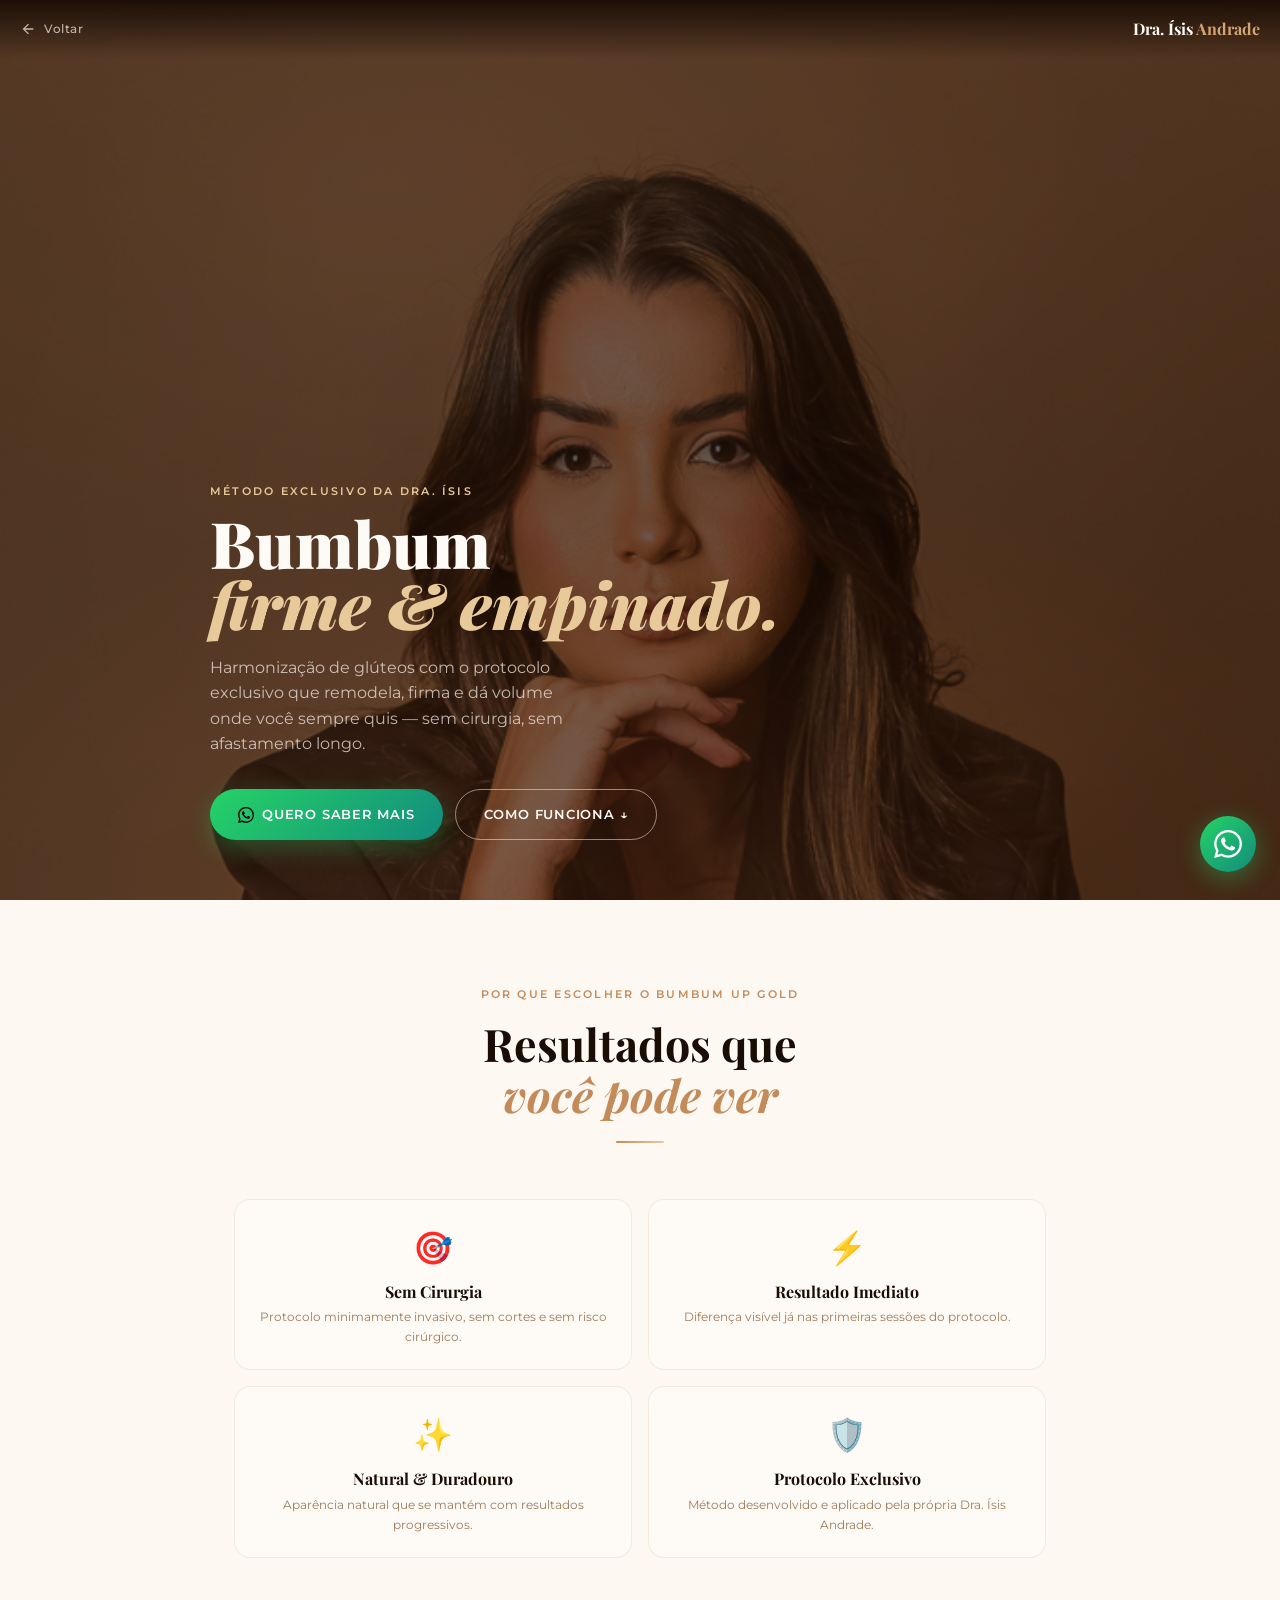
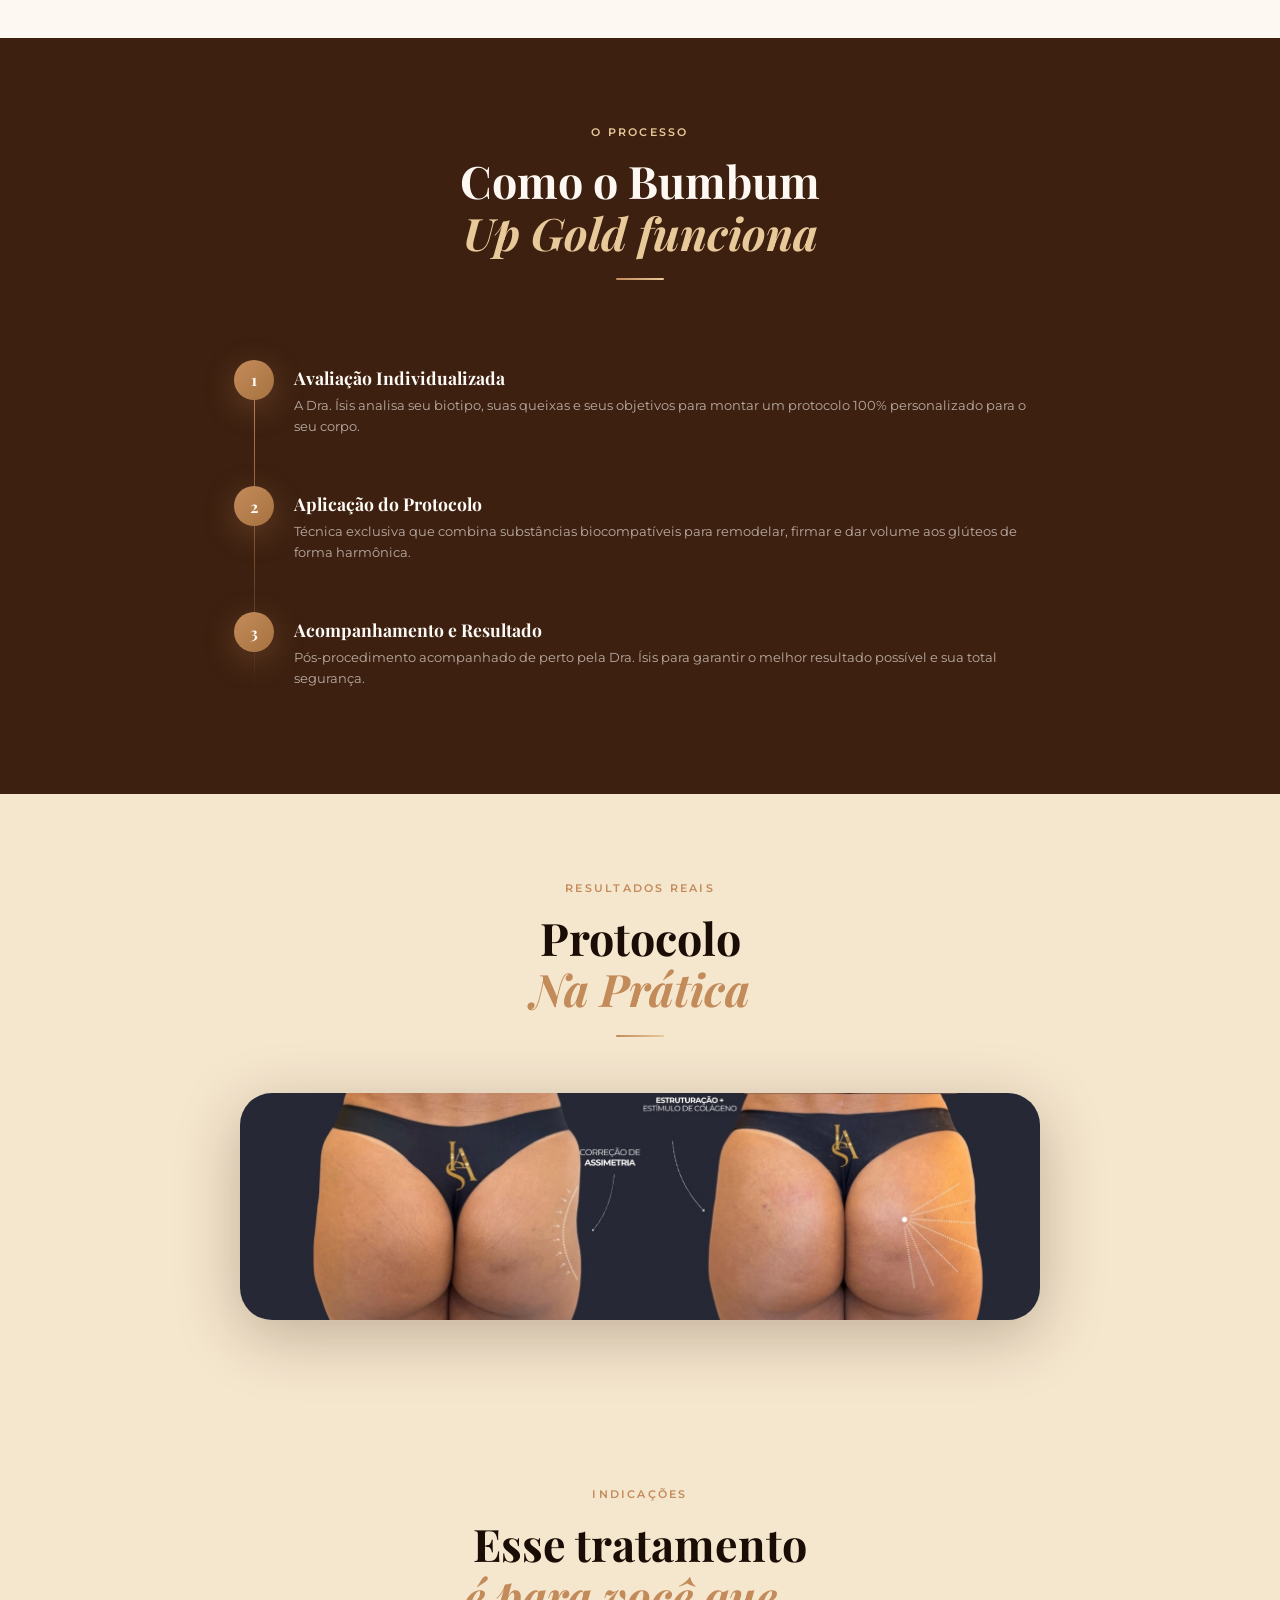
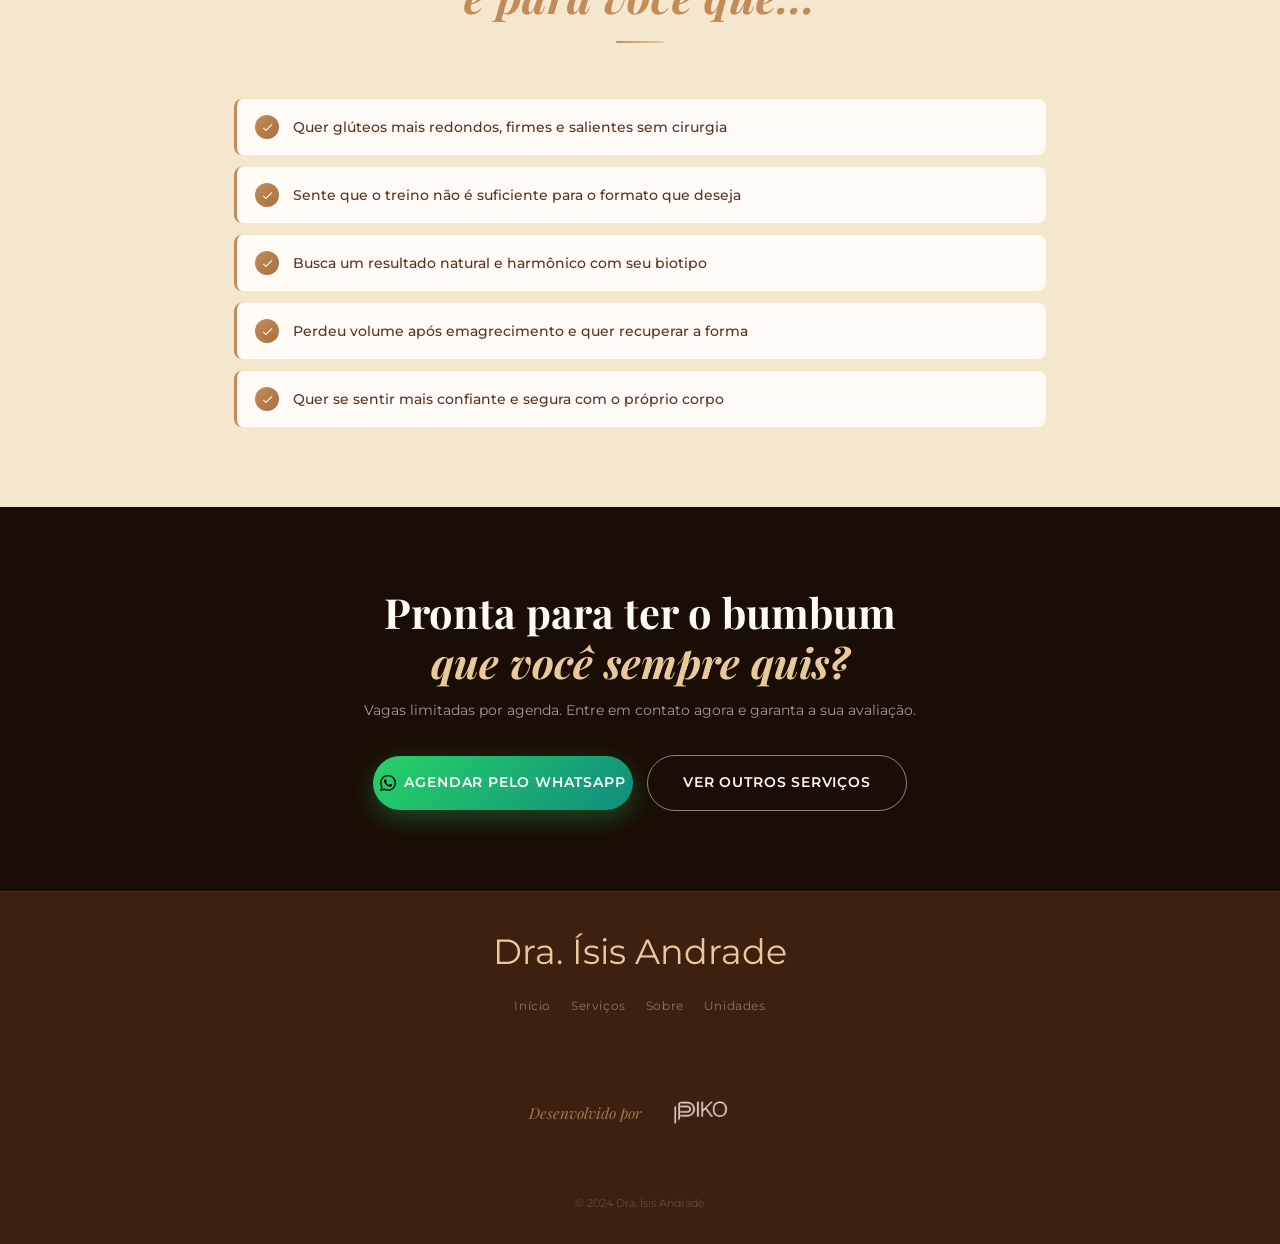
==== bumbum-up-gold/index.html @ 7487a77a "Initial commit for Portainer deployment" ====
<!DOCTYPE html>
<html lang="pt-BR">
<head>
  <meta charset="UTF-8">
  <meta name="viewport" content="width=device-width, initial-scale=1.0">
  <title>Bumbum Up Gold | Dra. Ísis Andrade — Harmonização de Glúteos Recife</title>
  <meta name="description" content="O método exclusivo Bumbum Up Gold da Dra. Ísis Andrade: glúteos mais redondos, firmes e salientes sem cirurgia. Agende sua avaliação em Recife, Gravatá ou Ipojuca.">
  <meta property="og:title" content="Bumbum Up Gold — Método Exclusivo da Dra. Ísis Andrade">
  <meta property="og:description" content="Glúteos mais redondos, firmes e salientes. Protocolo exclusivo sem cirurgia.">
  <meta name="theme-color" content="#3D2010">
  <link rel="preconnect" href="https://fonts.googleapis.com">
  <link rel="preconnect" href="https://fonts.gstatic.com" crossorigin>
  <link href="https://fonts.googleapis.com/css2?family=Playfair+Display:ital,wght@0,400;0,600;0,700;0,800;0,900;1,400;1,600;1,700&family=Montserrat:wght@300;400;500;600;700&family=Pinyon+Script&display=swap" rel="stylesheet">
  <link rel="stylesheet" href="../css/style.css">
  <link rel="stylesheet" href="../css/service.css">
</head>
<body>

  <!-- Floating WhatsApp -->
  <a href="https://wa.me/5581999978365?text=Olá%20Dra.%20Ísis!%20Tenho%20interesse%20no%20Bumbum%20Up%20Gold.%20Pode%20me%20contar%20mais?"
     target="_blank" rel="noopener" class="whatsapp-float" aria-label="Fale no WhatsApp sobre o Bumbum Up Gold">
    <svg viewBox="0 0 24 24"><path d="M17.472 14.382c-.297-.149-1.758-.867-2.03-.967-.273-.099-.471-.148-.67.15-.197.297-.767.966-.94 1.164-.173.199-.347.223-.644.075-.297-.15-1.255-.463-2.39-1.475-.883-.788-1.48-1.761-1.653-2.059-.173-.297-.018-.458.13-.606.134-.133.298-.347.446-.52.149-.174.198-.298.298-.497.099-.198.05-.371-.025-.52-.075-.149-.669-1.612-.916-2.207-.242-.579-.487-.5-.669-.51-.173-.008-.371-.01-.57-.01-.198 0-.52.074-.792.372-.272.297-1.04 1.016-1.04 2.479 0 1.462 1.065 2.875 1.213 3.074.149.198 2.096 3.2 5.077 4.487.709.306 1.262.489 1.694.625.712.227 1.36.195 1.871.118.571-.085 1.758-.719 2.006-1.413.248-.694.248-1.289.173-1.413-.074-.124-.272-.198-.57-.347m-5.421 7.403h-.004a9.87 9.87 0 01-5.031-1.378l-.361-.214-3.741.982.998-3.648-.235-.374a9.86 9.86 0 01-1.51-5.26c.001-5.45 4.436-9.884 9.888-9.884 2.64 0 5.122 1.03 6.988 2.898a9.825 9.825 0 012.893 6.994c-.003 5.45-4.437 9.884-9.885 9.884m8.413-18.297A11.815 11.815 0 0012.05 0C5.495 0 .16 5.335.157 11.892c0 2.096.547 4.142 1.588 5.945L.057 24l6.305-1.654a11.882 11.882 0 005.683 1.448h.005c6.554 0 11.89-5.335 11.893-11.893a11.821 11.821 0 00-3.48-8.413z"/></svg>
  </a>

  <!-- Back Nav -->
  <nav class="back-nav" aria-label="Navegação do site">
    <a href="../" class="back-nav__btn" id="back-home-btn">
      <svg viewBox="0 0 24 24"><path d="M20 11H7.83l5.59-5.59L12 4l-8 8 8 8 1.41-1.41L7.83 13H20v-2z"/></svg>
      Voltar
    </a>
    <span class="back-nav__logo">Dra. Ísis <span>Andrade</span></span>
  </nav>

  <!-- ===== HERO ===== -->
  <section class="service-hero" id="topo">
    <div class="service-hero__bg"></div>
    <img src="../assets/images/dra-isis-perfil.png"
         alt="Dra. Ísis Andrade — Bumbum Up Gold"
         class="service-hero__image"
         id="service-hero-img">
    <div class="service-hero__content container--wide">
      <p class="service-hero__label label label--light">Método Exclusivo da Dra. Ísis</p>
      <h1 class="service-hero__title">
        Bumbum
        <em>firme & empinado.</em>
      </h1>
      <p class="service-hero__subtitle">
        Harmonização de glúteos com o protocolo exclusivo que remodela, firma e dá volume onde você sempre quis — sem cirurgia, sem afastamento longo.
      </p>
      <div class="service-hero__actions">
        <a href="https://wa.me/5581999978365?text=Olá%20Dra.%20Ísis!%20Tenho%20interesse%20no%20Bumbum%20Up%20Gold.%20Pode%20me%20contar%20mais?"
           target="_blank" rel="noopener"
           class="btn btn--whatsapp"
           id="hero-wa-bumbum-btn">
          <svg viewBox="0 0 24 24"><path d="M17.472 14.382c-.297-.149-1.758-.867-2.03-.967-.273-.099-.471-.148-.67.15-.197.297-.767.966-.94 1.164-.173.199-.347.223-.644.075-.297-.15-1.255-.463-2.39-1.475-.883-.788-1.48-1.761-1.653-2.059-.173-.297-.018-.458.13-.606.134-.133.298-.347.446-.52.149-.174.198-.298.298-.497.099-.198.05-.371-.025-.52-.075-.149-.669-1.612-.916-2.207-.242-.579-.487-.5-.669-.51-.173-.008-.371-.01-.57-.01-.198 0-.52.074-.792.372-.272.297-1.04 1.016-1.04 2.479 0 1.462 1.065 2.875 1.213 3.074.149.198 2.096 3.2 5.077 4.487.709.306 1.262.489 1.694.625.712.227 1.36.195 1.871.118.571-.085 1.758-.719 2.006-1.413.248-.694.248-1.289.173-1.413-.074-.124-.272-.198-.57-.347m-5.421 7.403h-.004a9.87 9.87 0 01-5.031-1.378l-.361-.214-3.741.982.998-3.648-.235-.374a9.86 9.86 0 01-1.51-5.26c.001-5.45 4.436-9.884 9.888-9.884 2.64 0 5.122 1.03 6.988 2.898a9.825 9.825 0 012.893 6.994c-.003 5.45-4.437 9.884-9.885 9.884m8.413-18.297A11.815 11.815 0 0012.05 0C5.495 0 .16 5.335.157 11.892c0 2.096.547 4.142 1.588 5.945L.057 24l6.305-1.654a11.882 11.882 0 005.683 1.448h.005c6.554 0 11.89-5.335 11.893-11.893a11.821 11.821 0 00-3.48-8.413z"/></svg>
          Quero Saber Mais
        </a>
        <a href="#como-funciona" class="btn btn--outline-light" id="saiba-mais-bumbum-btn">
          Como Funciona ↓
        </a>
      </div>
    </div>
  </section>

  <!-- ===== BENEFITS ===== -->
  <section class="benefits" id="beneficios">
    <div class="container--wide">
      <div class="section-header animate-on-scroll">
        <span class="label">Por que escolher o Bumbum Up Gold</span>
        <h2 class="section-title">
          Resultados que<br><em>você pode ver</em>
        </h2>
        <div class="divider"></div>
      </div>
      <div class="benefits__grid">
        <div class="benefit-card animate-on-scroll">
          <span class="benefit-card__icon">🎯</span>
          <h3 class="benefit-card__title">Sem Cirurgia</h3>
          <p class="benefit-card__desc">Protocolo minimamente invasivo, sem cortes e sem risco cirúrgico.</p>
        </div>
        <div class="benefit-card animate-on-scroll animate-delay-1">
          <span class="benefit-card__icon">⚡</span>
          <h3 class="benefit-card__title">Resultado Imediato</h3>
          <p class="benefit-card__desc">Diferença visível já nas primeiras sessões do protocolo.</p>
        </div>
        <div class="benefit-card animate-on-scroll animate-delay-2">
          <span class="benefit-card__icon">✨</span>
          <h3 class="benefit-card__title">Natural & Duradouro</h3>
          <p class="benefit-card__desc">Aparência natural que se mantém com resultados progressivos.</p>
        </div>
        <div class="benefit-card animate-on-scroll animate-delay-3">
          <span class="benefit-card__icon">🛡️</span>
          <h3 class="benefit-card__title">Protocolo Exclusivo</h3>
          <p class="benefit-card__desc">Método desenvolvido e aplicado pela própria Dra. Ísis Andrade.</p>
        </div>
      </div>
    </div>
  </section>


  <!-- ===== HOW IT WORKS ===== -->
  <section class="how-it-works section--dark" id="como-funciona">
    <div class="container--wide">
      <div class="section-header animate-on-scroll">
        <span class="label label--light">O Processo</span>
        <h2 class="section-title section-title--light">
          Como o Bumbum<br><em>Up Gold funciona</em>
        </h2>
        <div class="divider"></div>
      </div>

      <div class="steps">
        <div class="step animate-on-scroll">
          <div class="step__number">1</div>
          <div class="step__content">
            <h3 class="step__title">Avaliação Individualizada</h3>
            <p class="step__desc">A Dra. Ísis analisa seu biotipo, suas queixas e seus objetivos para montar um protocolo 100% personalizado para o seu corpo.</p>
          </div>
        </div>
        <div class="step animate-on-scroll animate-delay-1">
          <div class="step__number">2</div>
          <div class="step__content">
            <h3 class="step__title">Aplicação do Protocolo</h3>
            <p class="step__desc">Técnica exclusiva que combina substâncias biocompatíveis para remodelar, firmar e dar volume aos glúteos de forma harmônica.</p>
          </div>
        </div>
        <div class="step animate-on-scroll animate-delay-2">
          <div class="step__number">3</div>
          <div class="step__content">
            <h3 class="step__title">Acompanhamento e Resultado</h3>
            <p class="step__desc">Pós-procedimento acompanhado de perto pela Dra. Ísis para garantir o melhor resultado possível e sua total segurança.</p>
          </div>
        </div>
      </div>
    </div>
  </section>

  
  <!-- ===== ANTES E DEPOIS ===== -->
  <section class="before-after" id="resultados" style="background: var(--cream); padding: 80px 0;">
    <div class="container--wide">
      <div class="section-header animate-on-scroll">
        <span class="label">Resultados Reais</span>
        <h2 class="section-title">
          Protocolo<br><em>Na Prática</em>
        </h2>
        <div class="divider"></div>
      </div>
      
      <div style="max-width: 800px; margin: 0 auto; border-radius: var(--radius-lg); overflow: hidden; box-shadow: var(--shadow-strong); position: relative;">
        <img src="../assets/images/bumbum_up_gold_antes_depois.jpg" alt="Antes e Depois Bumbum Up Gold" style="width: 100%; display: block;">
      </div>
    </div>
  </section>

  <!-- ===== FOR WHO ===== -->
  <section class="for-who section--cream" id="para-quem">
    <div class="container--wide">
      <div class="section-header animate-on-scroll">
        <span class="label">Indicações</span>
        <h2 class="section-title">
          Esse tratamento<br><em>é para você que...</em>
        </h2>
        <div class="divider"></div>
      </div>
      <ul class="for-who__list">
        <li class="for-who__item animate-on-scroll">
          <div class="for-who__check">
            <svg viewBox="0 0 24 24"><path d="M9 16.17L4.83 12l-1.42 1.41L9 19 21 7l-1.41-1.41z"/></svg>
          </div>
          <span class="for-who__text">Quer glúteos mais redondos, firmes e salientes sem cirurgia</span>
        </li>
        <li class="for-who__item animate-on-scroll animate-delay-1">
          <div class="for-who__check">
            <svg viewBox="0 0 24 24"><path d="M9 16.17L4.83 12l-1.42 1.41L9 19 21 7l-1.41-1.41z"/></svg>
          </div>
          <span class="for-who__text">Sente que o treino não é suficiente para o formato que deseja</span>
        </li>
        <li class="for-who__item animate-on-scroll animate-delay-2">
          <div class="for-who__check">
            <svg viewBox="0 0 24 24"><path d="M9 16.17L4.83 12l-1.42 1.41L9 19 21 7l-1.41-1.41z"/></svg>
          </div>
          <span class="for-who__text">Busca um resultado natural e harmônico com seu biotipo</span>
        </li>
        <li class="for-who__item animate-on-scroll animate-delay-3">
          <div class="for-who__check">
            <svg viewBox="0 0 24 24"><path d="M9 16.17L4.83 12l-1.42 1.41L9 19 21 7l-1.41-1.41z"/></svg>
          </div>
          <span class="for-who__text">Perdeu volume após emagrecimento e quer recuperar a forma</span>
        </li>
        <li class="for-who__item animate-on-scroll animate-delay-4">
          <div class="for-who__check">
            <svg viewBox="0 0 24 24"><path d="M9 16.17L4.83 12l-1.42 1.41L9 19 21 7l-1.41-1.41z"/></svg>
          </div>
          <span class="for-who__text">Quer se sentir mais confiante e segura com o próprio corpo</span>
        </li>
      </ul>
    </div>
  </section>

  <!-- ===== CTA ===== -->
  <section class="service-cta section--darker" id="agendar">
    <div class="container--wide">
      <div class="animate-on-scroll">
        <h2 class="service-cta__title">
          Pronta para ter o bumbum<br><em>que você sempre quis?</em>
        </h2>
        <p class="service-cta__sub">
          Vagas limitadas por agenda. Entre em contato agora e garanta a sua avaliação.
        </p>
        <div class="service-cta__actions">
          <a href="https://wa.me/5581999978365?text=Olá%20Dra.%20Ísis!%20Quero%20agendar%20minha%20avaliação%20para%20o%20Bumbum%20Up%20Gold!"
             target="_blank" rel="noopener"
             class="btn btn--whatsapp"
             id="cta-wa-bumbum-btn">
            <svg viewBox="0 0 24 24"><path d="M17.472 14.382c-.297-.149-1.758-.867-2.03-.967-.273-.099-.471-.148-.67.15-.197.297-.767.966-.94 1.164-.173.199-.347.223-.644.075-.297-.15-1.255-.463-2.39-1.475-.883-.788-1.48-1.761-1.653-2.059-.173-.297-.018-.458.13-.606.134-.133.298-.347.446-.52.149-.174.198-.298.298-.497.099-.198.05-.371-.025-.52-.075-.149-.669-1.612-.916-2.207-.242-.579-.487-.5-.669-.51-.173-.008-.371-.01-.57-.01-.198 0-.52.074-.792.372-.272.297-1.04 1.016-1.04 2.479 0 1.462 1.065 2.875 1.213 3.074.149.198 2.096 3.2 5.077 4.487.709.306 1.262.489 1.694.625.712.227 1.36.195 1.871.118.571-.085 1.758-.719 2.006-1.413.248-.694.248-1.289.173-1.413-.074-.124-.272-.198-.57-.347m-5.421 7.403h-.004a9.87 9.87 0 01-5.031-1.378l-.361-.214-3.741.982.998-3.648-.235-.374a9.86 9.86 0 01-1.51-5.26c.001-5.45 4.436-9.884 9.888-9.884 2.64 0 5.122 1.03 6.988 2.898a9.825 9.825 0 012.893 6.994c-.003 5.45-4.437 9.884-9.885 9.884m8.413-18.297A11.815 11.815 0 0012.05 0C5.495 0 .16 5.335.157 11.892c0 2.096.547 4.142 1.588 5.945L.057 24l6.305-1.654a11.882 11.882 0 005.683 1.448h.005c6.554 0 11.89-5.335 11.893-11.893a11.821 11.821 0 00-3.48-8.413z"/></svg>
            Agendar pelo WhatsApp
          </a>
          <a href="../" class="btn btn--outline-light" id="ver-outros-btn">
            Ver outros serviços
          </a>
        </div>
      </div>
    </div>
  </section>

  <!-- Footer Nav -->
  <footer class="service-footer-nav">
    <div class="container--wide">
      <div class="service-footer-nav__inner">
        <div class="service-footer-nav__logo">Dra. Ísis <span>Andrade</span></div>
        <nav class="service-footer-nav__links">
          <a href="../" class="service-footer-nav__link">Início</a>
          <a href="../#servicos" class="service-footer-nav__link">Serviços</a>
          <a href="../#sobre" class="service-footer-nav__link">Sobre</a>
          <a href="../#unidades" class="service-footer-nav__link">Unidades</a>
        </nav>
        <div class="footer__developer" style="display: flex; align-items: center; justify-content: center; gap: 10px; margin: 32px 0 16px 0; width: 100%;">
          <span style="font-family: var(--font-serif); font-style: italic; color: var(--text-muted); font-size: 0.95rem;">Desenvolvido por</span>
          <a href="https://www.instagram.com/piko.hub/" target="_blank" rel="noopener" style="display: flex; align-items: center; transition: opacity 0.3s; opacity: 0.8;" onmouseover="this.style.opacity='1'" onmouseout="this.style.opacity='0.8'">
            <img src="../assets/images/logo_piko.png" alt="PIKO" style="height: 100px; object-fit: contain; mix-blend-mode: screen;">
          </a>
        </div>
        <p class="service-footer-nav__copy" style="width: 100%; text-align: center;">&copy; 2024 Dra. &Iacute;sis Andrade</p>
      </div>
    </div>
  </footer>

  <script src="../js/main.js"></script>
</body>
</html>
---- css/style.css ----
/* ============================================
   DRA. ÍSIS ANDRADE — DESIGN SYSTEM
   Paleta: Chocolate Escuro + Creme + Cobre
   ============================================ */

@import url('https://fonts.googleapis.com/css2?family=Playfair+Display:ital,wght@0,400;0,500;0,600;0,700;0,800;0,900;1,400;1,500;1,600;1,700&family=Montserrat:wght@300;400;500;600;700&family=Pinyon+Script&display=swap');

/* ---- TOKENS ---- */
:root {
  --chocolate:     #3D2010;
  --chocolate-mid: #5C3320;
  --chocolate-deep:#1A0D05;
  --cream:         #F5E6CE;
  --cream-light:   #FDF8F2;
  --champagne:     #E8C99A;
  --copper:        #C48B5A;
  --copper-dark:   #A67240;
  --copper-light:  #D4A574;
  --white-warm:    #FEFAF5;
  --text-dark:     #1A0D05;
  --text-mid:      #5C3320;
  --text-light:    #FDF8F2;
  --text-muted:    #9E7B5A;

  --font-serif: 'Playfair Display', Georgia, serif;
  --font-sans:  'Montserrat', sans-serif;
  --font-cursive: 'Pinyon Script', cursive;

  --radius-sm:  8px;
  --radius-md:  16px;
  --radius-lg:  32px;
  --radius-xl:  48px;

  --shadow-soft:   0 4px 24px rgba(61, 32, 16, 0.10);
  --shadow-medium: 0 8px 40px rgba(61, 32, 16, 0.18);
  --shadow-strong: 0 16px 64px rgba(61, 32, 16, 0.28);
  --shadow-copper: 0 8px 32px rgba(196, 139, 90, 0.30);

  --transition: all 0.35s cubic-bezier(0.4, 0, 0.2, 1);
  --transition-fast: all 0.2s ease;
}

/* ---- RESET ---- */
*, *::before, *::after {
  box-sizing: border-box;
  margin: 0;
  padding: 0;
}

html {
  scroll-behavior: smooth;
  font-size: 16px;
}

body {
  font-family: var(--font-sans);
  background-color: var(--cream-light);
  color: var(--text-dark);
  line-height: 1.6;
  overflow-x: hidden;
  -webkit-font-smoothing: antialiased;
}

img {
  max-width: 100%;
  height: auto;
  display: block;
}

a {
  text-decoration: none;
  color: inherit;
}

ul { list-style: none; }

/* ---- TYPOGRAPHY ---- */
.serif { font-family: var(--font-serif); }
.sans  { font-family: var(--font-sans); }

.label {
  font-family: var(--font-sans);
  font-size: 0.7rem;
  font-weight: 600;
  letter-spacing: 0.2em;
  text-transform: uppercase;
  color: var(--copper);
}

.label--light {
  color: var(--champagne);
}

h1, h2, h3, h4 {
  font-family: var(--font-serif);
  line-height: 1.15;
}

/* ---- BUTTONS ---- */
.btn {
  display: inline-flex;
  align-items: center;
  justify-content: center;
  gap: 8px;
  padding: 14px 28px;
  border-radius: 100px;
  font-family: var(--font-sans);
  font-size: 0.82rem;
  font-weight: 600;
  letter-spacing: 0.06em;
  text-transform: uppercase;
  cursor: pointer;
  border: none;
  transition: var(--transition);
  white-space: nowrap;
}

.btn--primary {
  background: linear-gradient(135deg, var(--copper) 0%, var(--copper-dark) 100%);
  color: var(--white-warm);
  box-shadow: var(--shadow-copper);
}

.btn--primary:hover {
  transform: translateY(-2px);
  box-shadow: 0 12px 40px rgba(196, 139, 90, 0.45);
  background: linear-gradient(135deg, var(--copper-light) 0%, var(--copper) 100%);
}

.btn--outline {
  background: transparent;
  border: 1.5px solid var(--copper);
  color: var(--copper);
}

.btn--outline:hover {
  background: var(--copper);
  color: var(--white-warm);
  transform: translateY(-2px);
  box-shadow: var(--shadow-copper);
}

.btn--outline-light {
  background: transparent;
  border: 1.5px solid rgba(253, 248, 242, 0.5);
  color: var(--white-warm);
}

.btn--outline-light:hover {
  background: rgba(253, 248, 242, 0.1);
  border-color: var(--white-warm);
  transform: translateY(-2px);
}

.btn--whatsapp {
  background: linear-gradient(135deg, #25D366, #128C7E);
  color: #fff;
  box-shadow: 0 8px 24px rgba(37, 211, 102, 0.3);
}

.btn--whatsapp:hover {
  transform: translateY(-2px);
  box-shadow: 0 12px 32px rgba(37, 211, 102, 0.45);
}

.btn svg {
  width: 16px;
  height: 16px;
  flex-shrink: 0;
}

/* ---- SECTIONS ---- */
.section {
  padding: 96px 0;
}

.section--dark {
  background-color: var(--chocolate);
  color: var(--white-warm);
}

.section--darker {
  background-color: var(--chocolate-deep);
  color: var(--white-warm);
}

.section--cream {
  background-color: var(--cream);
}

.section--light {
  background-color: var(--cream-light);
}

.container {
  max-width: 480px;
  margin: 0 auto;
  padding: 0 20px;
}

/* Para páginas de serviço - container mais largo */
.container--wide {
  max-width: 860px;
  margin: 0 auto;
  padding: 0 24px;
}

.section-header {
  text-align: center;
  margin-bottom: 56px;
}

.section-title {
  font-family: var(--font-serif);
  font-size: clamp(1.8rem, 5vw, 2.8rem);
  font-weight: 700;
  line-height: 1.15;
  margin-top: 12px;
}

.section-title em {
  font-style: italic;
  color: var(--copper);
}

.section-title--light {
  color: var(--text-light);
}

.section-title--light em {
  color: var(--champagne);
}

.section-subtitle {
  font-size: 0.95rem;
  color: var(--text-muted);
  margin-top: 16px;
  max-width: 380px;
  margin-left: auto;
  margin-right: auto;
  line-height: 1.7;
}

.section-subtitle--light {
  color: rgba(253, 248, 242, 0.65);
}

/* ---- DIVIDER ---- */
.divider {
  width: 48px;
  height: 2px;
  background: linear-gradient(90deg, var(--copper), var(--champagne));
  margin: 20px auto 0;
  border-radius: 2px;
}

/* ---- COPPER LINE ---- */
.copper-line {
  display: inline-block;
  width: 32px;
  height: 1.5px;
  background: var(--copper);
  vertical-align: middle;
  margin: 0 10px;
}

/* ---- ANIMATIONS ---- */
@keyframes fadeUp {
  from {
    opacity: 0;
    transform: translateY(32px);
  }
  to {
    opacity: 1;
    transform: translateY(0);
  }
}

@keyframes fadeIn {
  from { opacity: 0; }
  to   { opacity: 1; }
}

@keyframes shimmer {
  0%   { background-position: -200% center; }
  100% { background-position: 200% center; }
}

@keyframes float {
  0%, 100% { transform: translateY(0px); }
  50%       { transform: translateY(-8px); }
}

@keyframes pulse-glow {
  0%, 100% { box-shadow: 0 0 0 0 rgba(196, 139, 90, 0.4); }
  50%       { box-shadow: 0 0 0 12px rgba(196, 139, 90, 0); }
}

.animate-on-scroll {
  opacity: 0;
  transform: translateY(28px);
  transition: opacity 0.65s ease, transform 0.65s ease;
}

.animate-on-scroll.visible {
  opacity: 1;
  transform: translateY(0);
}

.animate-delay-1 { transition-delay: 0.1s; }
.animate-delay-2 { transition-delay: 0.2s; }
.animate-delay-3 { transition-delay: 0.3s; }
.animate-delay-4 { transition-delay: 0.4s; }

/* ---- FLOATING WHATSAPP ---- */
.whatsapp-float {
  position: fixed;
  bottom: 28px;
  right: 24px;
  z-index: 9999;
  width: 56px;
  height: 56px;
  border-radius: 50%;
  background: linear-gradient(135deg, #25D366, #128C7E);
  display: flex;
  align-items: center;
  justify-content: center;
  box-shadow: 0 6px 24px rgba(37, 211, 102, 0.4);
  /* Garante camada de composição própria — sem animação que cause jitter */
  will-change: transform;
  transform: translateZ(0);
  transition: box-shadow 0.2s ease;
}

.whatsapp-float:hover {
  box-shadow: 0 10px 32px rgba(37, 211, 102, 0.55);
}

.whatsapp-float svg {
  width: 28px;
  height: 28px;
  fill: #fff;
  pointer-events: none;
}

/* ---- SCROLLBAR ---- */
::-webkit-scrollbar {
  width: 6px;
}
::-webkit-scrollbar-track {
  background: var(--cream);
}
::-webkit-scrollbar-thumb {
  background: var(--copper);
  border-radius: 3px;
}

/* ---- RESPONSIVE ---- */
@media (max-width: 480px) {
  .section {
    padding: 72px 0;
  }

  .btn {
    padding: 12px 22px;
    font-size: 0.78rem;
  }
}
---- css/service.css ----
/* ============================================
   SERVICE PAGE CSS — LP de Serviço
   ============================================ */

/* ---- BACK NAV ---- */
.back-nav {
  position: fixed;
  top: 0;
  left: 0;
  right: 0;
  z-index: 100;
  padding: 16px 20px;
  background: linear-gradient(to bottom, rgba(26,13,5,0.95) 0%, transparent 100%);
  display: flex;
  align-items: center;
  justify-content: space-between;
}

.back-nav__logo {
  font-family: var(--font-serif);
  font-size: 1rem;
  font-weight: 700;
  color: var(--white-warm);
}

.back-nav__logo span { color: var(--copper-light); }

.back-nav__btn {
  display: flex;
  align-items: center;
  gap: 8px;
  color: rgba(253,248,242,0.7);
  font-size: 0.78rem;
  font-weight: 500;
  letter-spacing: 0.05em;
  transition: var(--transition-fast);
}

.back-nav__btn:hover { color: var(--copper-light); }
.back-nav__btn svg { width: 16px; height: 16px; fill: currentColor; }

/* ---- SERVICE HERO ---- */
.service-hero {
  position: relative;
  min-height: 100svh;
  background: var(--chocolate-deep);
  display: flex;
  align-items: flex-end;
  overflow: hidden;
}

.service-hero__bg {
  position: absolute;
  inset: 0;
  background-image:
    radial-gradient(ellipse 100% 80% at 50% 100%, rgba(61,32,16,0.9) 0%, transparent 60%),
    radial-gradient(ellipse 80% 60% at 30% 20%, rgba(196,139,90,0.08) 0%, transparent 70%);
}

.service-hero__image {
  position: absolute;
  inset: 0;
  width: 100%;
  height: 100%;
  object-fit: cover;
  object-position: top center;
  opacity: 0.35;
}

.service-hero__content {
  position: relative;
  z-index: 2;
  width: 100%;
  padding: 120px 0 60px;
}

.service-hero__label {
  margin-bottom: 12px;
}

.service-hero__title {
  font-family: var(--font-serif);
  font-size: clamp(2.6rem, 10vw, 4rem);
  font-weight: 900;
  color: var(--white-warm);
  line-height: 0.95;
  margin-bottom: 20px;
}

.service-hero__title em {
  font-style: italic;
  color: var(--champagne);
  display: block;
}

.service-hero__subtitle {
  font-size: 1rem;
  color: rgba(253,248,242,0.7);
  line-height: 1.6;
  margin-bottom: 32px;
  max-width: 380px;
}

.service-hero__actions {
  display: flex;
  flex-direction: column;
  gap: 12px;
}

/* ---- BENEFITS ---- */
.benefits {
  background: var(--cream-light);
  padding: 80px 0;
}

.benefits__grid {
  display: grid;
  grid-template-columns: 1fr 1fr;
  gap: 16px;
  margin-top: 0;
}

.benefit-card {
  background: var(--white-warm);
  border: 1px solid rgba(196,139,90,0.15);
  border-radius: var(--radius-md);
  padding: 22px 18px;
  text-align: center;
  transition: var(--transition);
}

.benefit-card:hover {
  border-color: var(--copper);
  transform: translateY(-3px);
  box-shadow: var(--shadow-soft);
}

.benefit-card__icon {
  font-size: 2rem;
  margin-bottom: 10px;
  display: block;
}

.benefit-card__title {
  font-family: var(--font-serif);
  font-size: 1rem;
  font-weight: 700;
  color: var(--text-dark);
  margin-bottom: 6px;
}

.benefit-card__desc {
  font-size: 0.78rem;
  color: var(--text-muted);
  line-height: 1.6;
}

/* ---- HOW IT WORKS ---- */
.how-it-works {
  background: var(--chocolate);
  padding: 80px 0;
}

.steps {
  display: flex;
  flex-direction: column;
  gap: 0;
  position: relative;
}

.steps::before {
  content: '';
  position: absolute;
  left: 20px;
  top: 24px;
  bottom: 24px;
  width: 1px;
  background: linear-gradient(to bottom, var(--copper), transparent);
}

.step {
  display: flex;
  gap: 20px;
  align-items: flex-start;
  padding: 24px 0;
  position: relative;
}

.step__number {
  width: 40px;
  height: 40px;
  border-radius: 50%;
  background: linear-gradient(135deg, var(--copper), var(--copper-dark));
  color: var(--white-warm);
  font-family: var(--font-serif);
  font-weight: 700;
  font-size: 1rem;
  display: flex;
  align-items: center;
  justify-content: center;
  flex-shrink: 0;
  box-shadow: var(--shadow-copper);
  position: relative;
  z-index: 1;
}

.step__content {
  padding-top: 8px;
}

.step__title {
  font-family: var(--font-serif);
  font-size: 1.1rem;
  font-weight: 700;
  color: var(--white-warm);
  margin-bottom: 6px;
}

.step__desc {
  font-size: 0.83rem;
  color: rgba(253,248,242,0.65);
  line-height: 1.65;
}

/* ---- FOR WHO ---- */
.for-who {
  background: var(--cream);
  padding: 80px 0;
}

.for-who__list {
  display: flex;
  flex-direction: column;
  gap: 12px;
  margin-top: 0;
}

.for-who__item {
  display: flex;
  gap: 14px;
  align-items: center;
  background: var(--white-warm);
  border-radius: var(--radius-sm);
  padding: 16px 18px;
  border-left: 3px solid var(--copper);
  transition: var(--transition);
}

.for-who__item:hover {
  transform: translateX(6px);
  box-shadow: var(--shadow-soft);
}

.for-who__check {
  width: 24px;
  height: 24px;
  border-radius: 50%;
  background: linear-gradient(135deg, var(--copper), var(--copper-dark));
  display: flex;
  align-items: center;
  justify-content: center;
  flex-shrink: 0;
}

.for-who__check svg {
  width: 13px;
  height: 13px;
  fill: var(--white-warm);
}

.for-who__text {
  font-size: 0.88rem;
  color: var(--text-mid);
  font-weight: 500;
  line-height: 1.5;
}

/* ---- CTA SECTION ---- */
.service-cta {
  background: var(--chocolate-deep);
  padding: 80px 0;
  text-align: center;
}

.service-cta__title {
  font-family: var(--font-serif);
  font-size: clamp(1.8rem, 6vw, 2.6rem);
  font-weight: 700;
  color: var(--white-warm);
  margin-bottom: 12px;
  line-height: 1.2;
}

.service-cta__title em {
  font-style: italic;
  color: var(--champagne);
}

.service-cta__sub {
  font-size: 0.88rem;
  color: rgba(253,248,242,0.6);
  margin-bottom: 32px;
  line-height: 1.7;
}

.service-cta__actions {
  display: flex;
  flex-direction: column;
  align-items: center;
  gap: 14px;
}

.service-cta__actions .btn {
  width: 100%;
  max-width: 320px;
  padding: 16px 28px;
  font-size: 0.85rem;
}

/* ---- SERVICE FOOTER NAV ---- */
.service-footer-nav {
  background: var(--chocolate);
  padding: 32px 0;
  border-top: 1px solid rgba(196,139,90,0.1);
}

.service-footer-nav__inner {
  display: flex;
  flex-direction: column;
  align-items: center;
  gap: 16px;
}

.service-footer-nav__logo {
  font-family: var(--font-script);
  font-size: 2.2rem;
  font-weight: 400;
  color: var(--champagne);
}
.service-footer-nav__logo span { color: inherit; }

.service-footer-nav__links {
  display: flex;
  gap: 20px;
  flex-wrap: wrap;
  justify-content: center;
}

.service-footer-nav__link {
  font-size: 0.75rem;
  color: rgba(253,248,242,0.4);
  letter-spacing: 0.05em;
  transition: var(--transition-fast);
}

.service-footer-nav__link:hover { color: var(--copper-light); }

.service-footer-nav__copy {
  font-size: 0.68rem;
  color: rgba(253,248,242,0.2);
}

/* ---- RESPONSIVE ---- */
@media (max-width: 360px) {
  .benefits__grid {
    grid-template-columns: 1fr;
  }
}

@media (min-width: 400px) {
  .service-hero__actions {
    flex-direction: row;
  }
  .service-cta__actions {
    flex-direction: row;
    justify-content: center;
  }
  .service-cta__actions .btn {
    width: auto;
    max-width: none;
    flex: 1;
    max-width: 260px;
  }
}
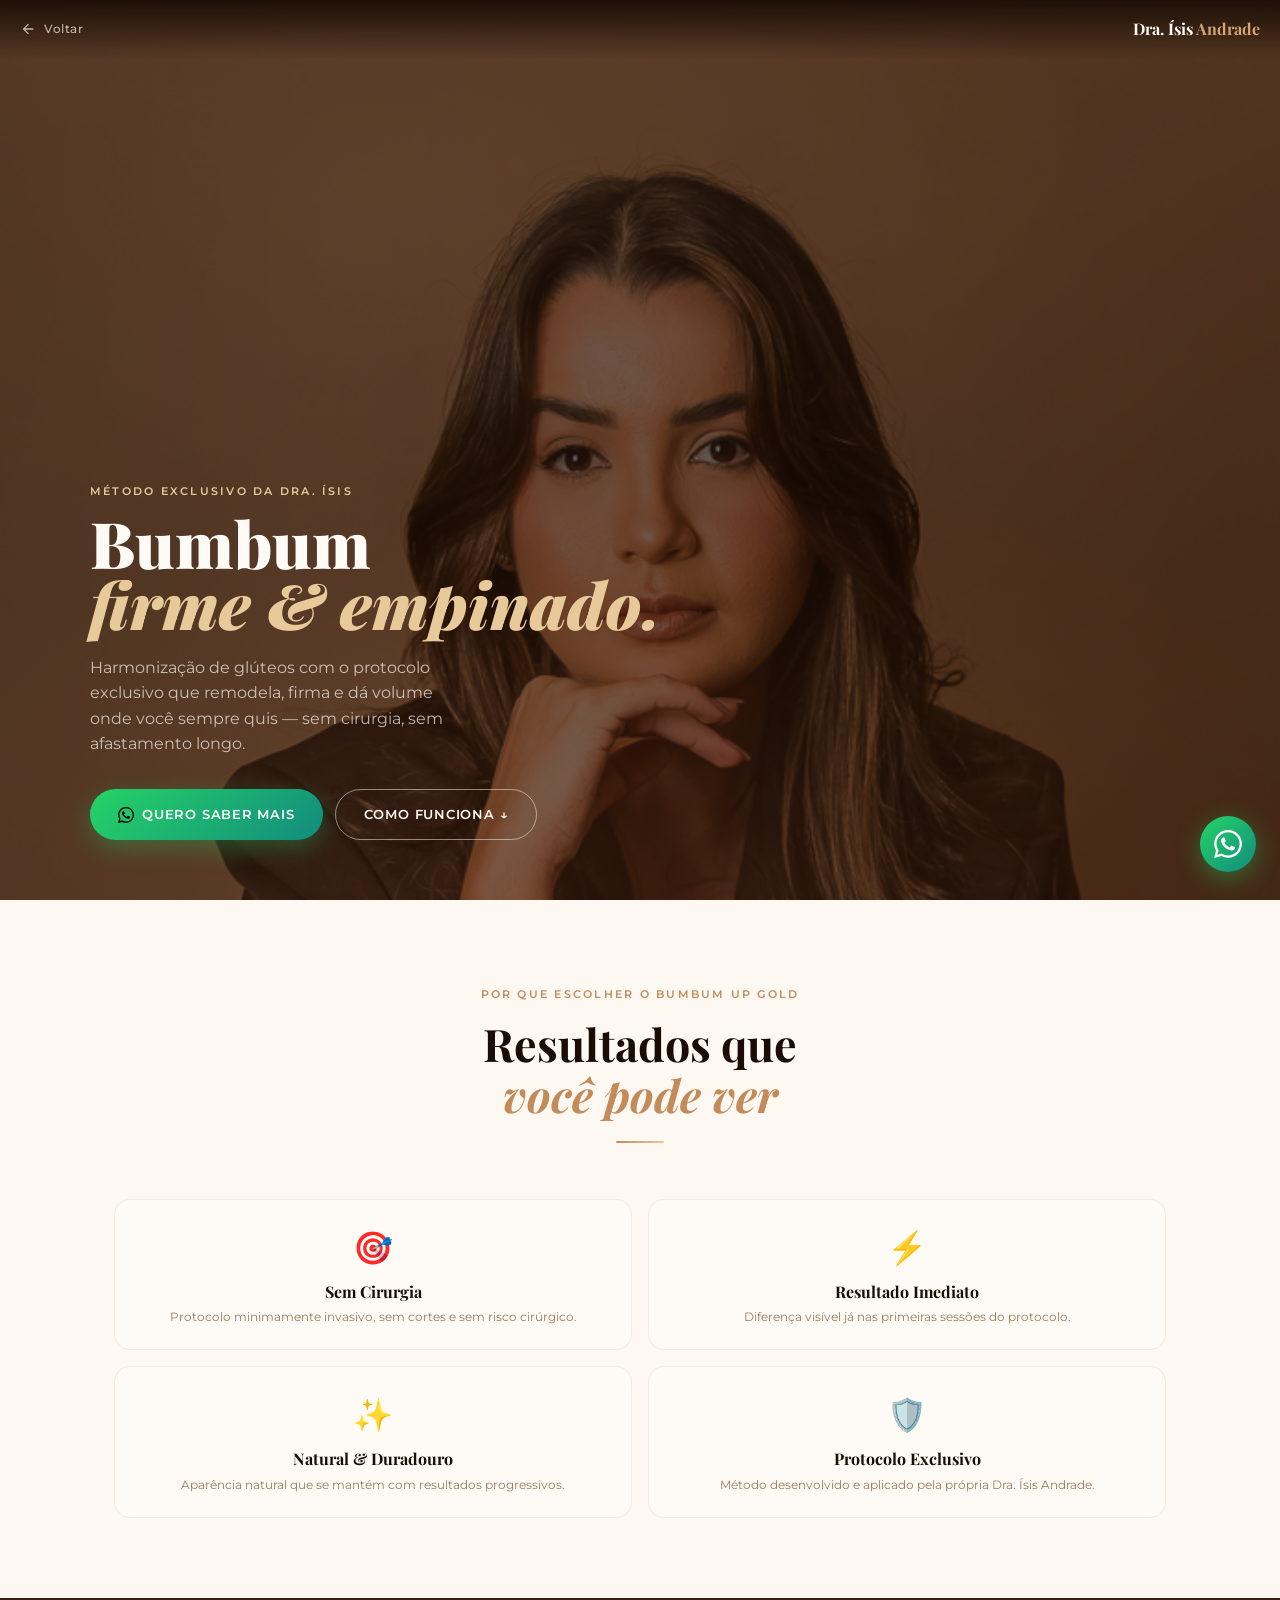
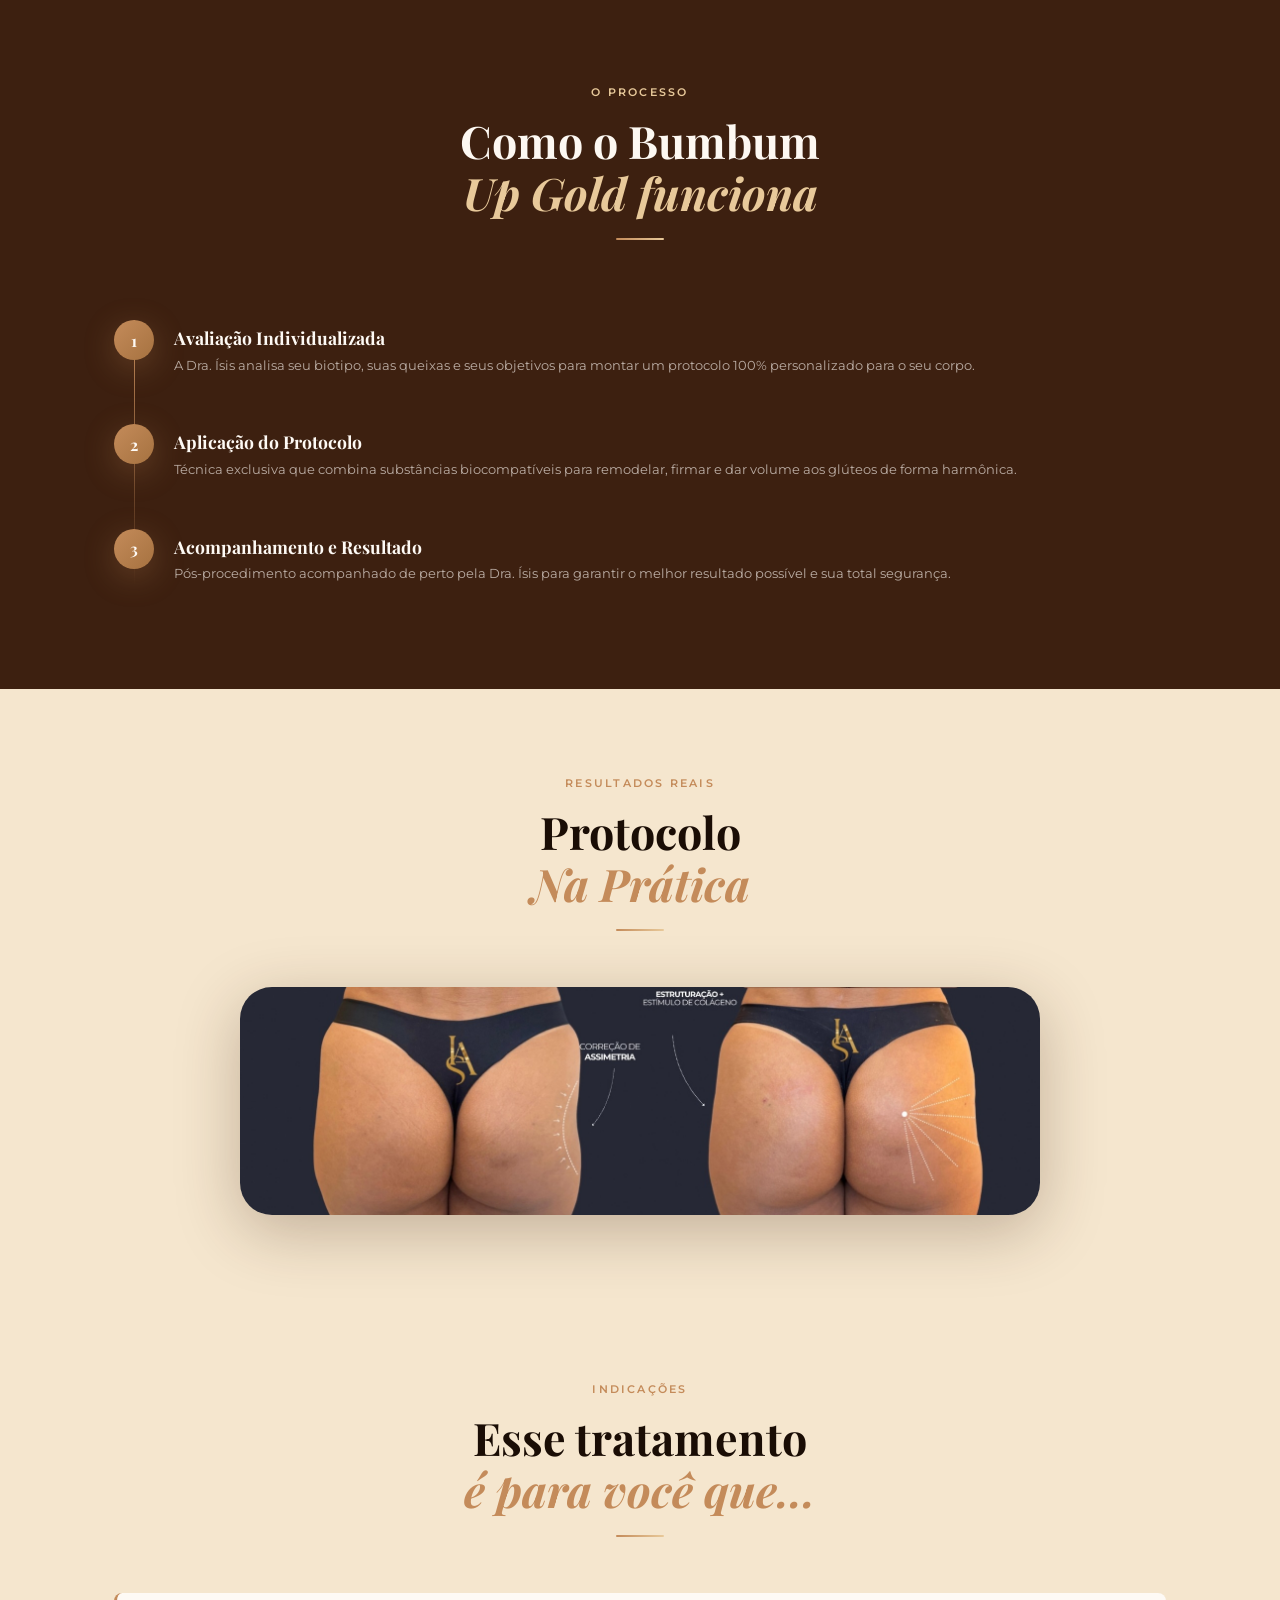
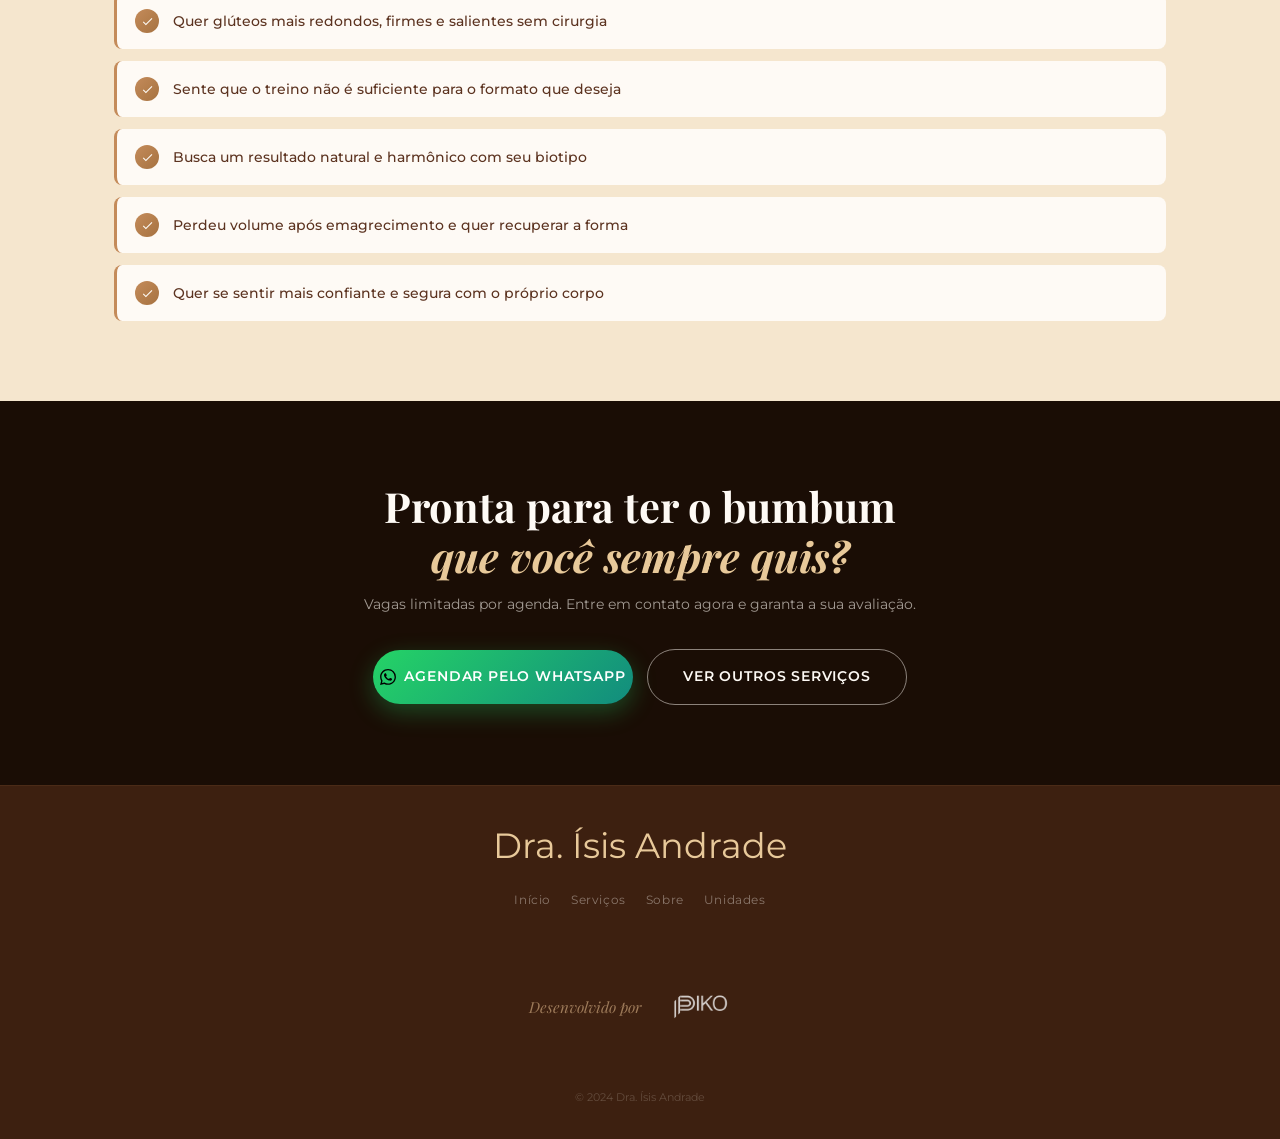
==== commit 3b902f89: "Add custom generated favicons and site manifest" ====
--- a/bumbum-up-gold/index.html
+++ b/bumbum-up-gold/index.html
@@ -13,6 +13,12 @@
   <link href="https://fonts.googleapis.com/css2?family=Playfair+Display:ital,wght@0,400;0,600;0,700;0,800;0,900;1,400;1,600;1,700&family=Montserrat:wght@300;400;500;600;700&family=Pinyon+Script&display=swap" rel="stylesheet">
   <link rel="stylesheet" href="../css/style.css">
   <link rel="stylesheet" href="../css/service.css">
+
+  <link rel="icon" type="image/png" href="/favicon-96x96.png" sizes="96x96">
+  <link rel="shortcut icon" href="/favicon.ico">
+  <link rel="apple-touch-icon" sizes="180x180" href="/apple-touch-icon.png">
+  <meta name="apple-mobile-web-app-title" content="Dra. Ísis">
+  <link rel="manifest" href="/site.webmanifest">
 </head>
 <body>
 
--- a/css/style.css
+++ b/css/style.css
@@ -366,3 +366,13 @@
     font-size: 0.78rem;
   }
 }
+
+/* DESKTOP LAYOUT IMPROVEMENTS */
+@media (min-width: 768px) {
+  .container {
+    max-width: 900px; /* Reduzido de 1200px para os quadros ficarem mais finos */
+  }
+  .container--wide {
+    max-width: 1100px;
+  }
+}
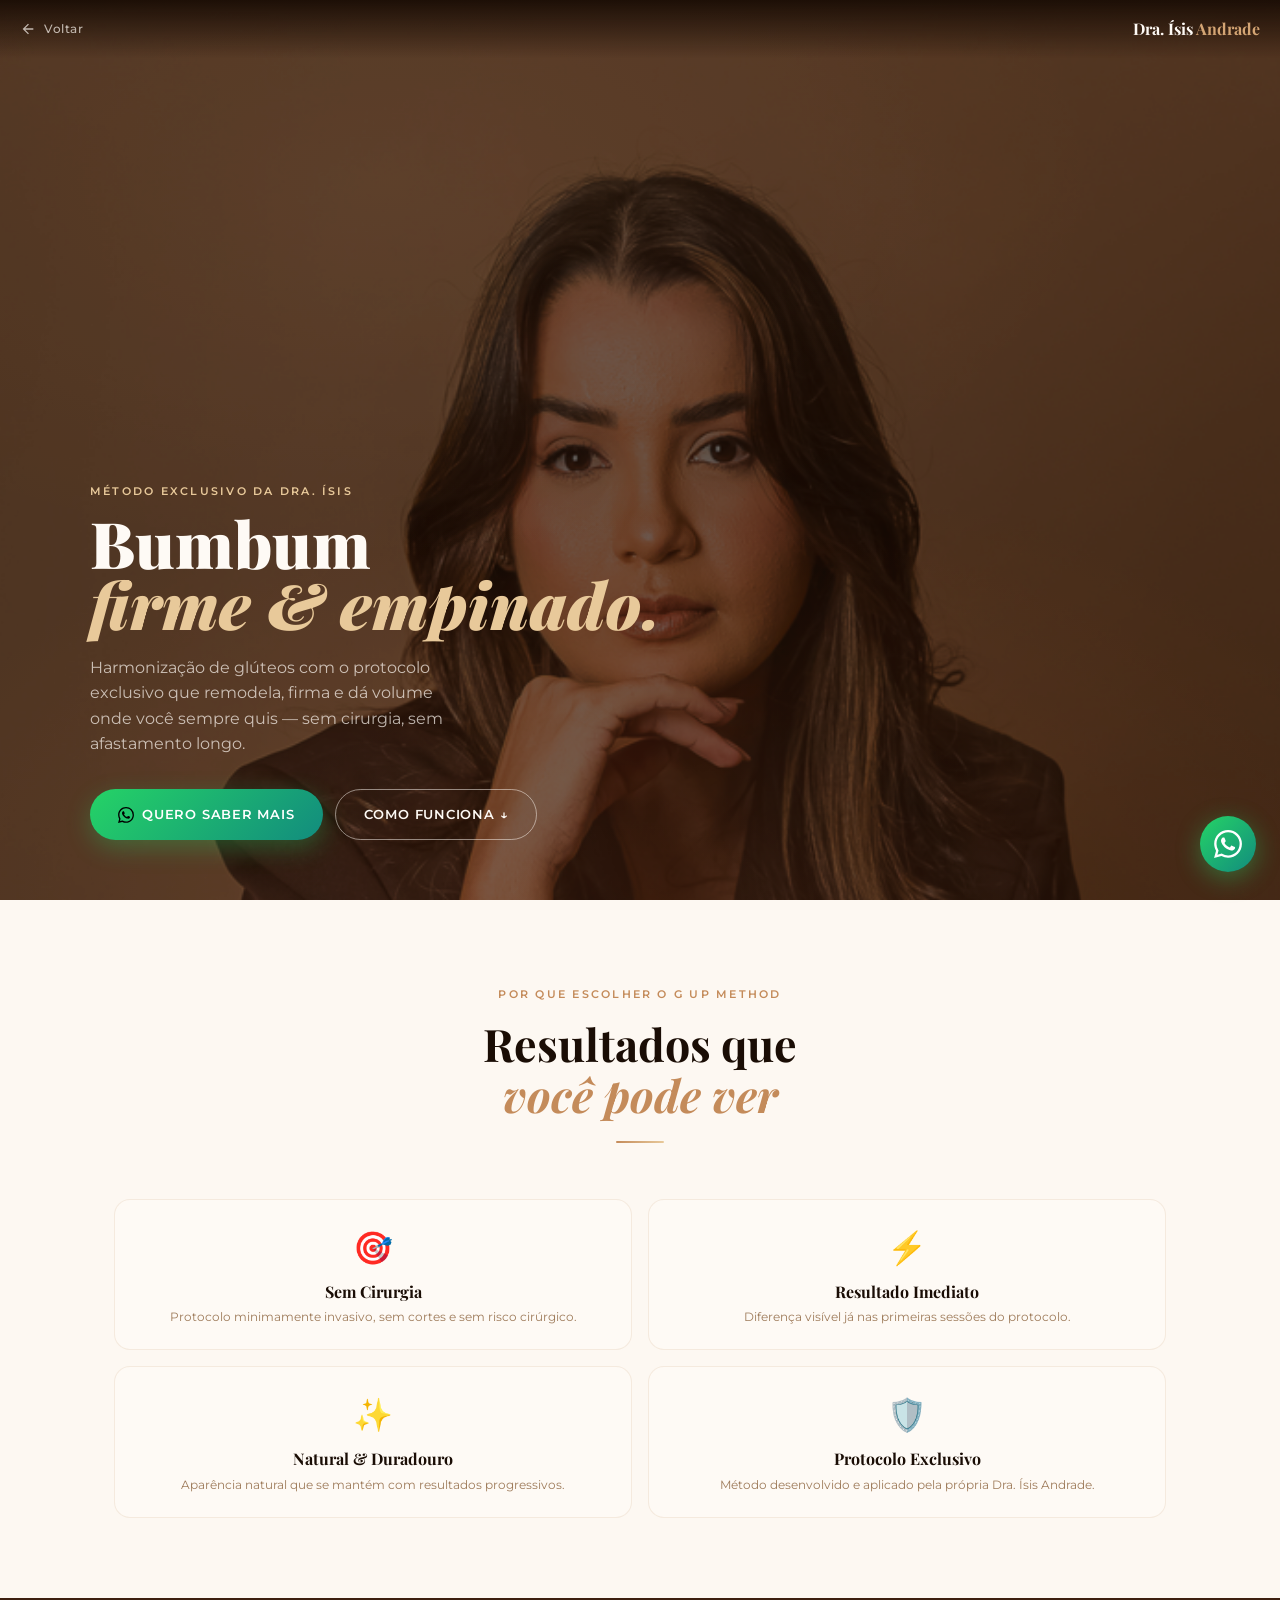
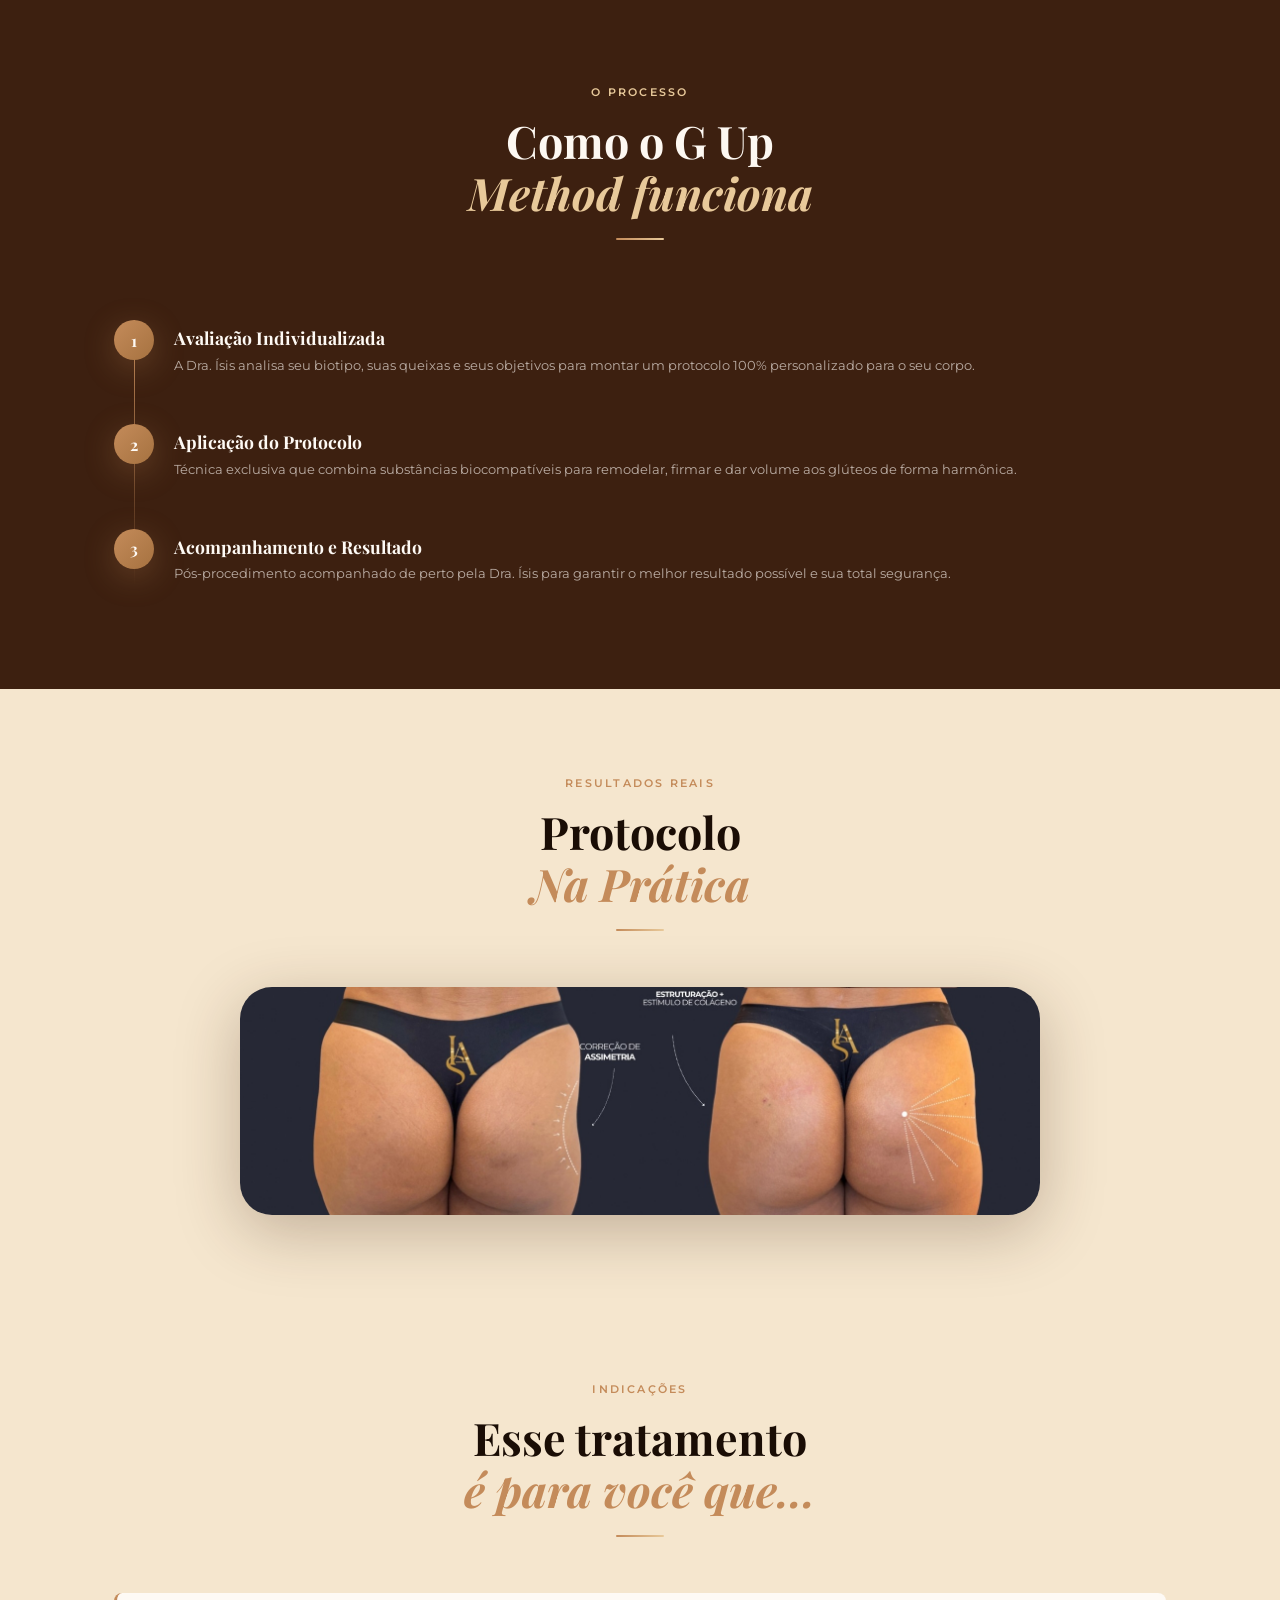
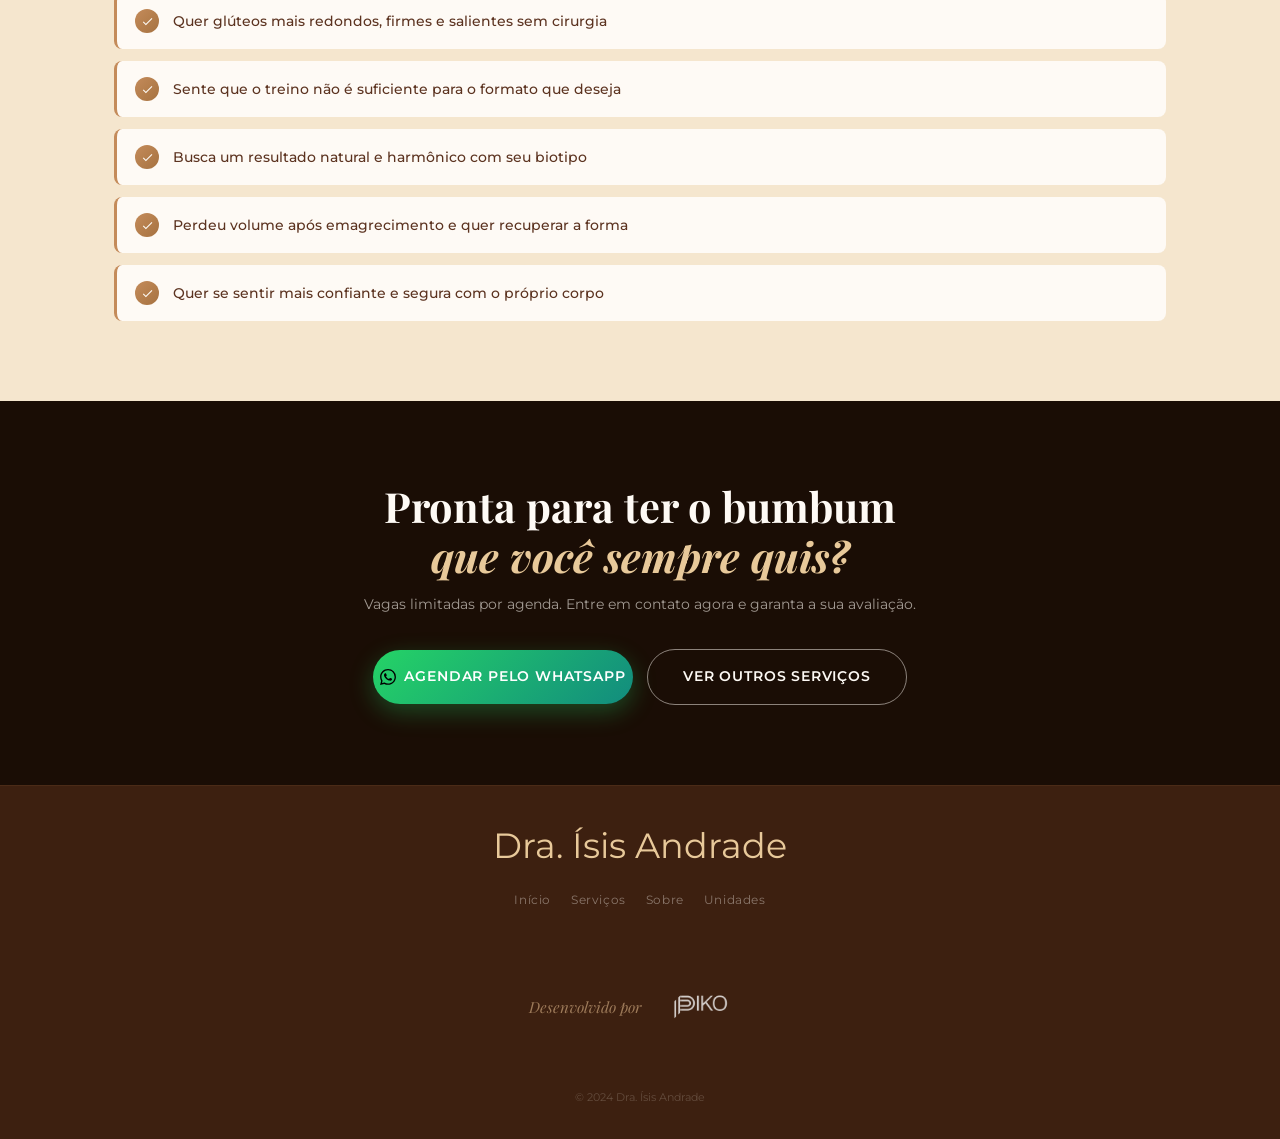
==== commit efec8cbc: "Rename product Bumbum Up Gold to G Up Method Co-Authored-By: Claude Sonnet 5.5 <noreply@anthropic.co" ====
--- a/bumbum-up-gold/index.html
+++ b/bumbum-up-gold/index.html
@@ -3,9 +3,9 @@
 <head>
   <meta charset="UTF-8">
   <meta name="viewport" content="width=device-width, initial-scale=1.0">
-  <title>Bumbum Up Gold | Dra. Ísis Andrade — Harmonização de Glúteos Recife</title>
-  <meta name="description" content="O método exclusivo Bumbum Up Gold da Dra. Ísis Andrade: glúteos mais redondos, firmes e salientes sem cirurgia. Agende sua avaliação em Recife, Gravatá ou Ipojuca.">
-  <meta property="og:title" content="Bumbum Up Gold — Método Exclusivo da Dra. Ísis Andrade">
+  <title>G Up Method | Dra. Ísis Andrade — Harmonização de Glúteos Recife</title>
+  <meta name="description" content="O método exclusivo G Up Method da Dra. Ísis Andrade: glúteos mais redondos, firmes e salientes sem cirurgia. Agende sua avaliação em Recife, Gravatá ou Ipojuca.">
+  <meta property="og:title" content="G Up Method — Método Exclusivo da Dra. Ísis Andrade">
   <meta property="og:description" content="Glúteos mais redondos, firmes e salientes. Protocolo exclusivo sem cirurgia.">
   <meta name="theme-color" content="#3D2010">
   <link rel="preconnect" href="https://fonts.googleapis.com">
@@ -19,12 +19,23 @@
   <link rel="apple-touch-icon" sizes="180x180" href="/apple-touch-icon.png">
   <meta name="apple-mobile-web-app-title" content="Dra. Ísis">
   <link rel="manifest" href="/site.webmanifest">
+
+<!-- Google tag (gtag.js) -->
+<script async src="https://www.googletagmanager.com/gtag/js?id=AW-11051005989"></script>
+<script>
+  window.dataLayer = window.dataLayer || [];
+  function gtag(){dataLayer.push(arguments);}
+  gtag('js', new Date());
+
+  gtag('config', 'AW-11051005989');
+</script>
+  <script src="https://metrics.app.br/track.js" data-metrics="90c06334-b7a6-4c51-a132-1f77a3c645e3" data-metrics-auto></script>
 </head>
 <body>
 
   <!-- Floating WhatsApp -->
-  <a href="https://wa.me/5581999978365?text=Olá%20Dra.%20Ísis!%20Tenho%20interesse%20no%20Bumbum%20Up%20Gold.%20Pode%20me%20contar%20mais?"
-     target="_blank" rel="noopener" class="whatsapp-float" aria-label="Fale no WhatsApp sobre o Bumbum Up Gold">
+  <a href="https://wa.me/5581999978365?text=Olá%20Dra.%20Ísis!%20Vim%20pelo%20seu%20site%20e%20tenho%20interesse%20no%20G%20Up%20Method.%20Pode%20me%20contar%20mais?"
+     target="_blank" rel="noopener" class="whatsapp-float" aria-label="Fale no WhatsApp sobre o G Up Method">
     <svg viewBox="0 0 24 24"><path d="M17.472 14.382c-.297-.149-1.758-.867-2.03-.967-.273-.099-.471-.148-.67.15-.197.297-.767.966-.94 1.164-.173.199-.347.223-.644.075-.297-.15-1.255-.463-2.39-1.475-.883-.788-1.48-1.761-1.653-2.059-.173-.297-.018-.458.13-.606.134-.133.298-.347.446-.52.149-.174.198-.298.298-.497.099-.198.05-.371-.025-.52-.075-.149-.669-1.612-.916-2.207-.242-.579-.487-.5-.669-.51-.173-.008-.371-.01-.57-.01-.198 0-.52.074-.792.372-.272.297-1.04 1.016-1.04 2.479 0 1.462 1.065 2.875 1.213 3.074.149.198 2.096 3.2 5.077 4.487.709.306 1.262.489 1.694.625.712.227 1.36.195 1.871.118.571-.085 1.758-.719 2.006-1.413.248-.694.248-1.289.173-1.413-.074-.124-.272-.198-.57-.347m-5.421 7.403h-.004a9.87 9.87 0 01-5.031-1.378l-.361-.214-3.741.982.998-3.648-.235-.374a9.86 9.86 0 01-1.51-5.26c.001-5.45 4.436-9.884 9.888-9.884 2.64 0 5.122 1.03 6.988 2.898a9.825 9.825 0 012.893 6.994c-.003 5.45-4.437 9.884-9.885 9.884m8.413-18.297A11.815 11.815 0 0012.05 0C5.495 0 .16 5.335.157 11.892c0 2.096.547 4.142 1.588 5.945L.057 24l6.305-1.654a11.882 11.882 0 005.683 1.448h.005c6.554 0 11.89-5.335 11.893-11.893a11.821 11.821 0 00-3.48-8.413z"/></svg>
   </a>
 
@@ -41,7 +52,7 @@
   <section class="service-hero" id="topo">
     <div class="service-hero__bg"></div>
     <img src="../assets/images/dra-isis-perfil.png"
-         alt="Dra. Ísis Andrade — Bumbum Up Gold"
+         alt="Dra. Ísis Andrade — G Up Method"
          class="service-hero__image"
          id="service-hero-img">
     <div class="service-hero__content container--wide">
@@ -54,7 +65,7 @@
         Harmonização de glúteos com o protocolo exclusivo que remodela, firma e dá volume onde você sempre quis — sem cirurgia, sem afastamento longo.
       </p>
       <div class="service-hero__actions">
-        <a href="https://wa.me/5581999978365?text=Olá%20Dra.%20Ísis!%20Tenho%20interesse%20no%20Bumbum%20Up%20Gold.%20Pode%20me%20contar%20mais?"
+        <a href="https://wa.me/5581999978365?text=Olá%20Dra.%20Ísis!%20Vim%20pelo%20seu%20site%20e%20tenho%20interesse%20no%20G%20Up%20Method.%20Pode%20me%20contar%20mais?"
            target="_blank" rel="noopener"
            class="btn btn--whatsapp"
            id="hero-wa-bumbum-btn">
@@ -72,7 +83,7 @@
   <section class="benefits" id="beneficios">
     <div class="container--wide">
       <div class="section-header animate-on-scroll">
-        <span class="label">Por que escolher o Bumbum Up Gold</span>
+        <span class="label">Por que escolher o G Up Method</span>
         <h2 class="section-title">
           Resultados que<br><em>você pode ver</em>
         </h2>
@@ -110,7 +121,7 @@
       <div class="section-header animate-on-scroll">
         <span class="label label--light">O Processo</span>
         <h2 class="section-title section-title--light">
-          Como o Bumbum<br><em>Up Gold funciona</em>
+          Como o G Up<br><em>Method funciona</em>
         </h2>
         <div class="divider"></div>
       </div>
@@ -154,7 +165,7 @@
       </div>
       
       <div style="max-width: 800px; margin: 0 auto; border-radius: var(--radius-lg); overflow: hidden; box-shadow: var(--shadow-strong); position: relative;">
-        <img src="../assets/images/bumbum_up_gold_antes_depois.jpg" alt="Antes e Depois Bumbum Up Gold" style="width: 100%; display: block;">
+        <img src="../assets/images/bumbum_up_gold_antes_depois.jpg" alt="Antes e Depois G Up Method" style="width: 100%; display: block;">
       </div>
     </div>
   </section>
@@ -215,7 +226,7 @@
           Vagas limitadas por agenda. Entre em contato agora e garanta a sua avaliação.
         </p>
         <div class="service-cta__actions">
-          <a href="https://wa.me/5581999978365?text=Olá%20Dra.%20Ísis!%20Quero%20agendar%20minha%20avaliação%20para%20o%20Bumbum%20Up%20Gold!"
+          <a href="https://wa.me/5581999978365?text=Olá%20Dra.%20Ísis!%20Vim%20pelo%20seu%20site%20e%20quero%20agendar%20minha%20avaliação%20para%20o%20G%20Up%20Method!"
              target="_blank" rel="noopener"
              class="btn btn--whatsapp"
              id="cta-wa-bumbum-btn">
@@ -253,5 +264,20 @@
   </footer>
 
   <script src="../js/main.js"></script>
+
+<!-- WhatsApp Conversion Tracking (Google Ads) -->
+<script>
+  document.addEventListener('click', function (event) {
+    var link = event.target.closest('a');
+    if (!link) return;
+    var href = link.getAttribute('href') || '';
+    var isWhatsApp = href.includes('wa.me') || href.includes('api.whatsapp.com');
+    if (isWhatsApp && typeof gtag === 'function') {
+      gtag('event', 'conversion', {
+        'send_to': 'AW-11051005989/I5JMCNSbtcQcEKXww5Up'
+      });
+    }
+  });
+</script>
 </body>
 </html>
